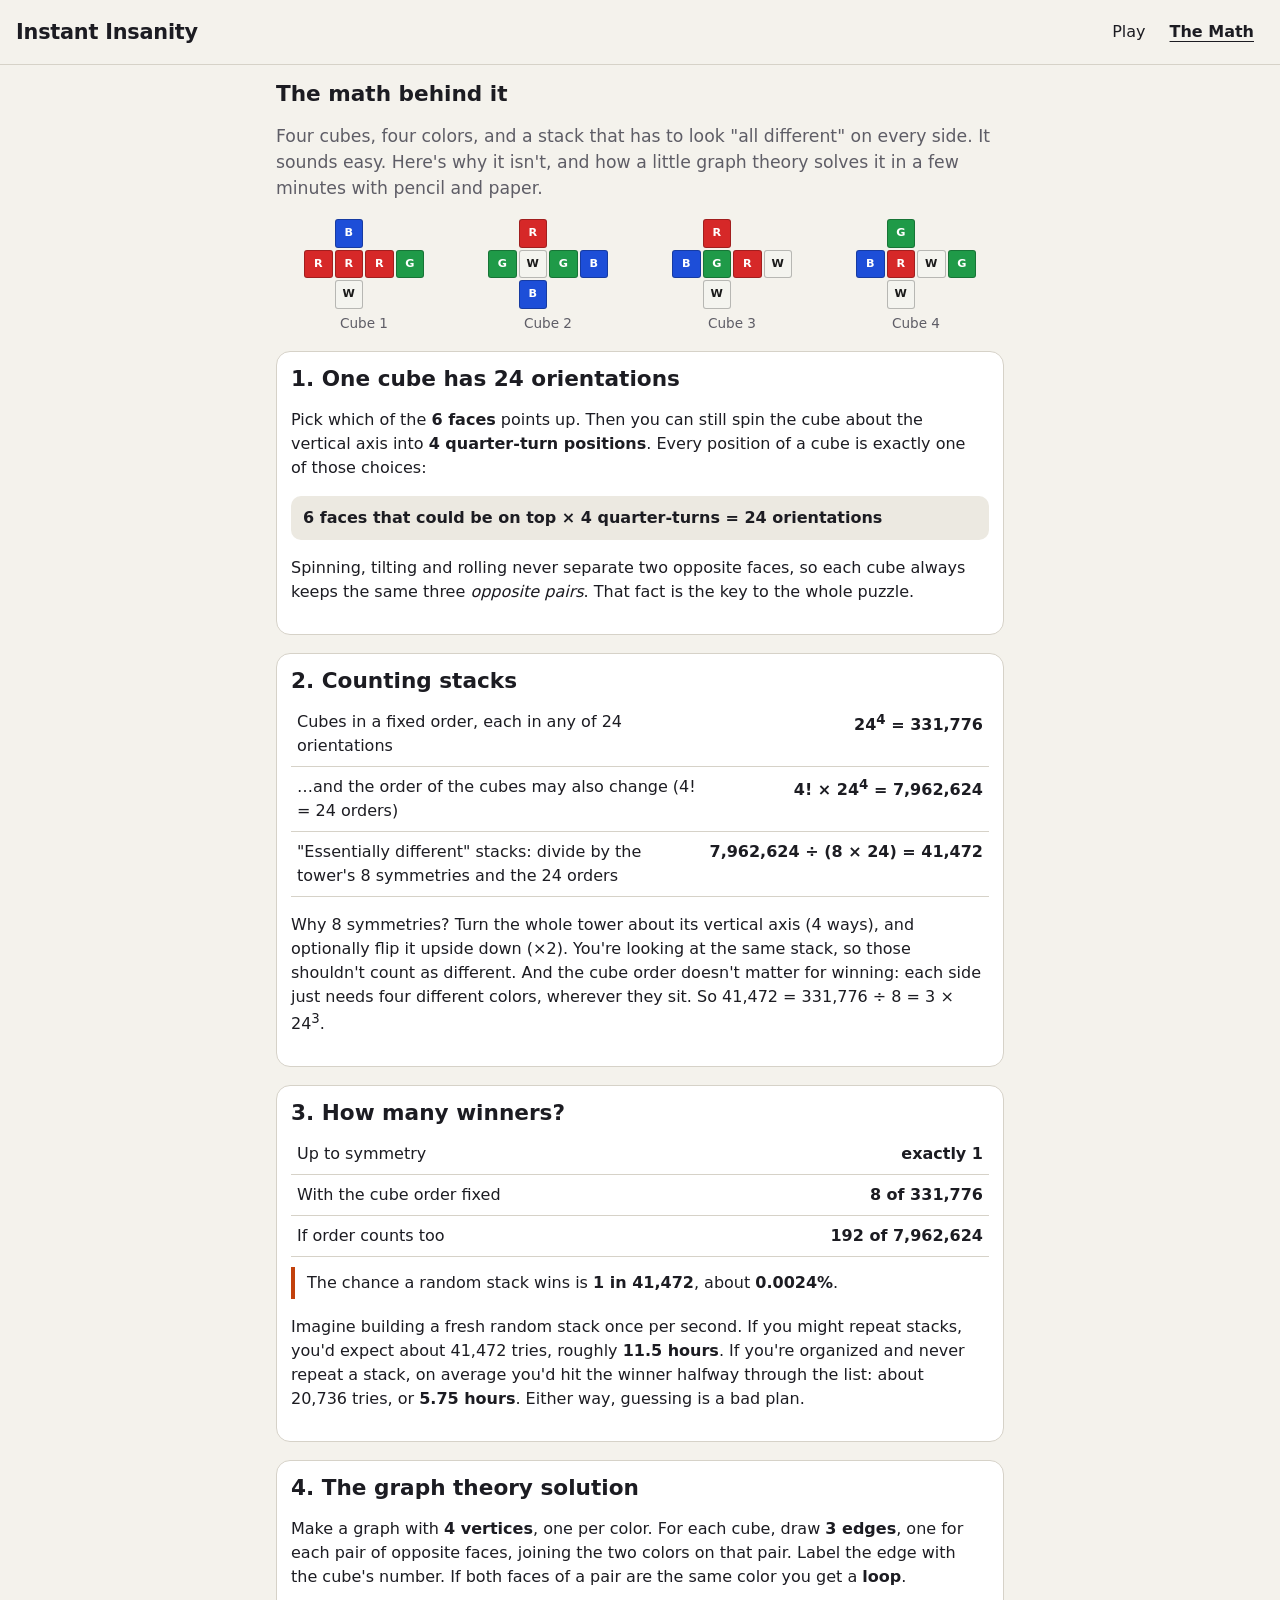
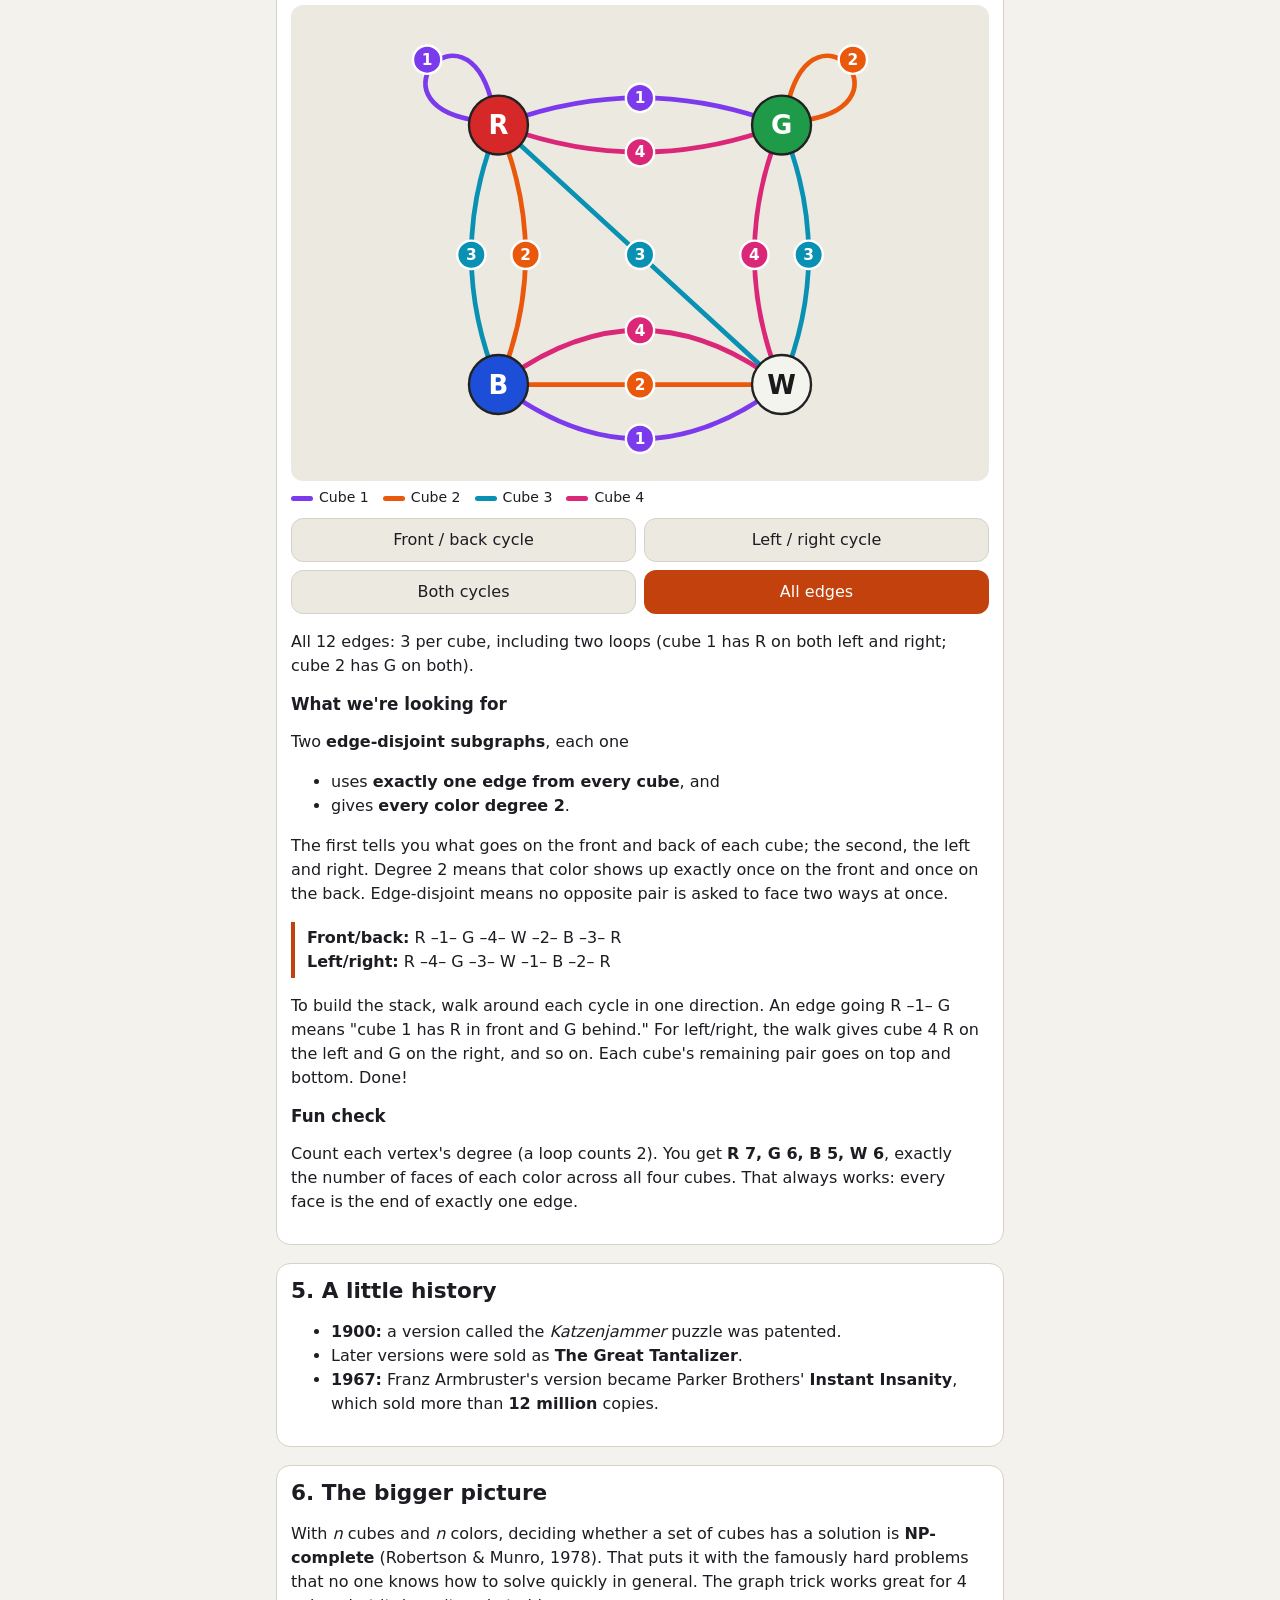
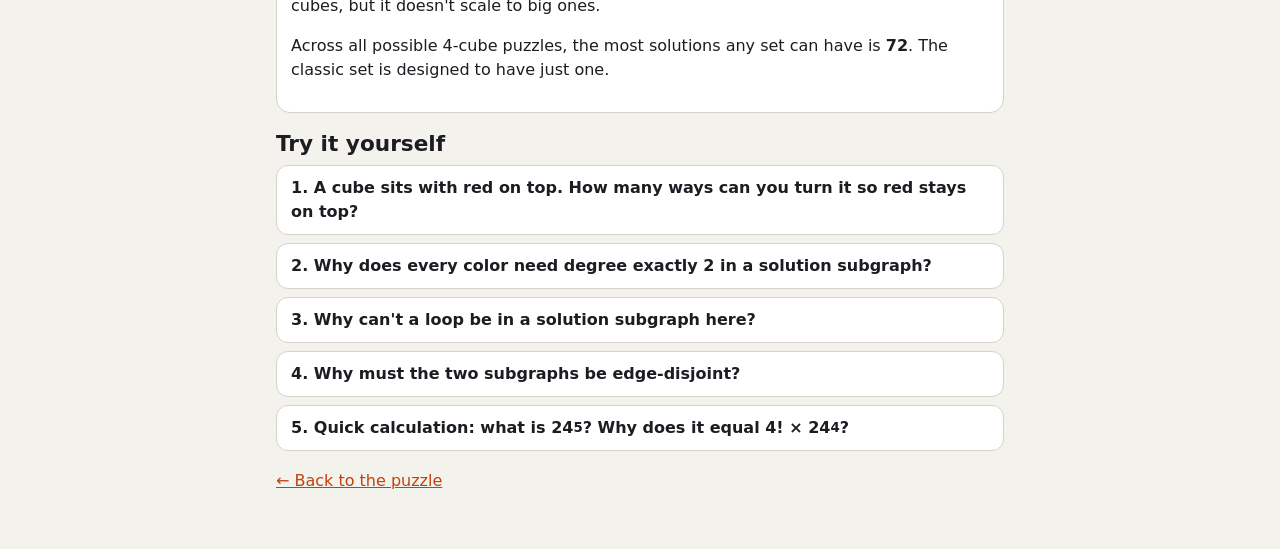
==== math.html @ b8769dfc "10/25/2026 Game Development" ====
<!doctype html>
<html lang="en">
<head>
  <meta charset="utf-8">
  <meta name="viewport" content="width=device-width, initial-scale=1, viewport-fit=cover">
  <meta name="description" content="The counting and graph theory behind the Instant Insanity puzzle, for high-school students.">
  <meta name="theme-color" content="#14151b">
  <title>The Math Behind It</title>
  <link rel="stylesheet" href="style.css">
</head>
<body>
  <header class="topbar">
    <h1>Instant Insanity</h1>
    <nav aria-label="Pages">
      <a href="index.html">Play</a>
      <a href="math.html" aria-current="page">The Math</a>
    </nav>
  </header>

  <main class="article">
    <section>
      <h2>The math behind it</h2>
      <p class="lead">Four cubes, four colors, and a stack that has to look "all different" on every side.
        It sounds easy. Here's why it isn't, and how a little graph theory solves it in a few minutes with pencil and paper.</p>
      <div class="cube-strip" id="nets" aria-label="Flat nets of the four cubes"></div>
    </section>

    <section class="card">
      <h2>1. One cube has 24 orientations</h2>
      <p>Pick which of the <strong>6 faces</strong> points up. Then you can still spin the cube about the vertical axis
        into <strong>4 quarter-turn positions</strong>. Every position of a cube is exactly one of those choices:</p>
      <span class="eq">6 faces that could be on top × 4 quarter-turns = 24 orientations</span>
      <p>Spinning, tilting and rolling never separate two opposite faces, so each cube always keeps the same three
        <em>opposite pairs</em>. That fact is the key to the whole puzzle.</p>
    </section>

    <section class="card">
      <h2>2. Counting stacks</h2>
      <div class="table-wrap">
        <table class="num-table">
          <tbody>
            <tr><td>Cubes in a fixed order, each in any of 24 orientations</td><td class="n">24<sup>4</sup> = 331,776</td></tr>
            <tr><td>…and the order of the cubes may also change (4! = 24 orders)</td><td class="n">4! × 24<sup>4</sup> = 7,962,624</td></tr>
            <tr><td>"Essentially different" stacks: divide by the tower's 8 symmetries and the 24 orders</td><td class="n">7,962,624 ÷ (8 × 24) = 41,472</td></tr>
          </tbody>
        </table>
      </div>
      <p>Why 8 symmetries? Turn the whole tower about its vertical axis (4 ways), and optionally flip it upside down (×2).
        You're looking at the same stack, so those shouldn't count as different. And the cube order doesn't matter for
        winning: each side just needs four different colors, wherever they sit. So 41,472 = 331,776 ÷ 8 = 3 × 24<sup>3</sup>.</p>
    </section>

    <section class="card">
      <h2>3. How many winners?</h2>
      <div class="table-wrap">
        <table class="num-table">
          <tbody>
            <tr><td>Up to symmetry</td><td class="n">exactly 1</td></tr>
            <tr><td>With the cube order fixed</td><td class="n">8 of 331,776</td></tr>
            <tr><td>If order counts too</td><td class="n">192 of 7,962,624</td></tr>
          </tbody>
        </table>
      </div>
      <p class="fact">The chance a random stack wins is <strong>1 in 41,472</strong>, about <strong>0.0024%</strong>.</p>
      <p>Imagine building a fresh random stack once per second. If you might repeat stacks, you'd expect about
        41,472 tries, roughly <strong>11.5 hours</strong>. If you're organized and never repeat a stack, on average you'd hit
        the winner halfway through the list: about 20,736 tries, or <strong>5.75 hours</strong>. Either way, guessing is a bad plan.</p>
    </section>

    <section class="card">
      <h2>4. The graph theory solution</h2>
      <p>Make a graph with <strong>4 vertices</strong>, one per color. For each cube, draw <strong>3 edges</strong>, one for each
        pair of opposite faces, joining the two colors on that pair. Label the edge with the cube's number.
        If both faces of a pair are the same color you get a <strong>loop</strong>.</p>
      <div class="graph-wrap" id="graph-wrap">
        <svg id="graph" viewBox="0 0 420 390" role="img" aria-labelledby="graph-desc">
          <desc id="graph-desc">Graph with vertices R, G, W, B at the corners of a square. Twelve edges, three per cube, colored by cube number.</desc>
        </svg>
      </div>
      <ul class="legend" id="legend"></ul>
      <div class="graph-buttons" role="group" aria-label="Highlight solution cycles">
        <button type="button" data-show="fb" aria-pressed="false">Front / back cycle</button>
        <button type="button" data-show="lr" aria-pressed="false">Left / right cycle</button>
        <button type="button" data-show="both" aria-pressed="false">Both cycles</button>
        <button type="button" data-show="none" aria-pressed="true">All edges</button>
      </div>
      <p id="graph-caption" aria-live="polite"></p>

      <h3>What we're looking for</h3>
      <p>Two <strong>edge-disjoint subgraphs</strong>, each one</p>
      <ul>
        <li>uses <strong>exactly one edge from every cube</strong>, and</li>
        <li>gives <strong>every color degree 2</strong>.</li>
      </ul>
      <p>The first tells you what goes on the front and back of each cube; the second, the left and right.
        Degree 2 means that color shows up exactly once on the front and once on the back. Edge-disjoint means
        no opposite pair is asked to face two ways at once.</p>
      <p class="fact"><strong>Front/back:</strong> R –1– G –4– W –2– B –3– R<br>
        <strong>Left/right:</strong> R –4– G –3– W –1– B –2– R</p>
      <p>To build the stack, walk around each cycle in one direction. An edge going R –1– G means "cube 1 has R
        in front and G behind." For left/right, the walk gives cube 4 R on the left and G on the right, and so on.
        Each cube's remaining pair goes on top and bottom. Done!</p>

      <h3>Fun check</h3>
      <p>Count each vertex's degree (a loop counts 2). You get <strong>R 7, G 6, B 5, W 6</strong>, exactly the number of faces of
        each color across all four cubes. That always works: every face is the end of exactly one edge.</p>
    </section>

    <section class="card">
      <h2>5. A little history</h2>
      <ul>
        <li><strong>1900:</strong> a version called the <em>Katzenjammer</em> puzzle was patented.</li>
        <li>Later versions were sold as <strong>The Great Tantalizer</strong>.</li>
        <li><strong>1967:</strong> Franz Armbruster's version became Parker Brothers' <strong>Instant Insanity</strong>, which sold
          more than <strong>12 million</strong> copies.</li>
      </ul>
    </section>

    <section class="card">
      <h2>6. The bigger picture</h2>
      <p>With <em>n</em> cubes and <em>n</em> colors, deciding whether a set of cubes has a solution is
        <strong>NP-complete</strong> (Robertson &amp; Munro, 1978). That puts it with the famously hard problems that no one
        knows how to solve quickly in general. The graph trick works great for 4 cubes, but it doesn't scale to big ones.</p>
      <p>Across all possible 4-cube puzzles, the most solutions any set can have is <strong>72</strong>. The classic set
        is designed to have just one.</p>
    </section>

    <section class="quiz">
      <h2>Try it yourself</h2>
      <details>
        <summary>1. A cube sits with red on top. How many ways can you turn it so red stays on top?</summary>
        <p>4: the four quarter-turns about the vertical axis. Do that for each of the 6 faces and you get 6 × 4 = 24.</p>
      </details>
      <details>
        <summary>2. Why does every color need degree exactly 2 in a solution subgraph?</summary>
        <p>The front/back subgraph has one edge per cube, so it describes 4 front faces and 4 back faces. Each color must
          appear once on the front and once on the back: 2 edge-ends per color.</p>
      </details>
      <details>
        <summary>3. Why can't a loop be in a solution subgraph here?</summary>
        <p>A loop already gives its color degree 2, so the other three cubes would have to form a triangle on the other
          three colors. Cube 1's R–R loop would need edges G–B, B–W and W–G, but no cube has a G–B pair. Cube 2's G–G
          loop would need R–B, B–W and R–W from cubes 1, 3 and 4. Cube 1 can only give B–W, and then cube 4 can only give
          B–W too. Both are dead ends.</p>
      </details>
      <details>
        <summary>4. Why must the two subgraphs be edge-disjoint?</summary>
        <p>Each edge is one opposite pair of one cube. That pair can face front/back <em>or</em> left/right, but not both at once.</p>
      </details>
      <details>
        <summary>5. Quick calculation: what is 24<sup>5</sup>? Why does it equal 4! × 24<sup>4</sup>?</summary>
        <p>24<sup>5</sup> = 7,962,624. It matches because 4! = 24, so 4! × 24<sup>4</sup> = 24 × 24<sup>4</sup>.</p>
      </details>
    </section>

    <p><a href="index.html">← Back to the puzzle</a></p>
  </main>

  <script>
  (function () {
    'use strict';
    var HEX = { R: '#d62828', G: '#1f9a48', B: '#1d4ed8', W: '#f4f4ef' };
    var CUBE_COLORS = ['#7c3aed', '#ea580c', '#0891b2', '#db2777'];
    // Faces: top, bottom, left, right, front, back
    var CUBES = [
      ['B', 'W', 'R', 'R', 'R', 'G'],
      ['R', 'B', 'G', 'G', 'W', 'B'],
      ['R', 'W', 'B', 'R', 'G', 'W'],
      ['G', 'W', 'B', 'W', 'R', 'G']
    ];

    // Flat nets
    var nets = document.getElementById('nets');
    CUBES.forEach(function (f, i) {
      var layout = [null, 0, null, null, 2, 4, 3, 5, null, 1, null, null];
      var fig = document.createElement('figure');
      fig.style.margin = '0';
      var net = document.createElement('div');
      net.className = 'net';
      layout.forEach(function (k) {
        var s = document.createElement('span');
        if (k == null) s.className = 'blank';
        else { s.className = 'c-' + f[k]; s.textContent = f[k]; }
        net.appendChild(s);
      });
      fig.appendChild(net);
      var cap = document.createElement('figcaption');
      cap.textContent = 'Cube ' + (i + 1);
      fig.appendChild(cap);
      fig.setAttribute('aria-label', 'Cube ' + (i + 1) + ': top ' + f[0] + ', bottom ' + f[1] + ', left ' + f[2] +
        ', right ' + f[3] + ', front ' + f[4] + ', back ' + f[5]);
      nets.appendChild(fig);
    });

    // Graph: one edge per opposite pair. sol = which solution cycle uses it.
    var P = { R: [90, 95], G: [330, 95], W: [330, 315], B: [90, 315] };
    var EDGES = [];
    var SOL = { '1:GR': 'fb', '4:GW': 'fb', '2:BW': 'fb', '3:BR': 'fb',
                '4:GR': 'lr', '3:GW': 'lr', '1:BW': 'lr', '2:BR': 'lr' };
    CUBES.forEach(function (f, i) {
      [[0, 1], [2, 3], [4, 5]].forEach(function (pr) {
        var a = f[pr[0]], b = f[pr[1]];
        var key = (i + 1) + ':' + [a, b].sort().join('');
        EDGES.push({ cube: i + 1, a: a, b: b, sol: SOL[key] || null });
      });
    });

    var svg = document.getElementById('graph');
    var NS = 'http://www.w3.org/2000/svg';
    function el(name, attrs, parent) {
      var e = document.createElementNS(NS, name);
      for (var k in attrs) e.setAttribute(k, attrs[k]);
      (parent || svg).appendChild(e);
      return e;
    }
    var ORDER = 'RGWB';
    var groups = {};
    EDGES.forEach(function (e) {
      if (e.a === e.b) return;
      var k = [e.a, e.b].sort(function (x, y) { return ORDER.indexOf(x) - ORDER.indexOf(y); }).join('');
      (groups[k] = groups[k] || []).push(e);
    });
    var edgeLayer = el('g', {});
    function label(x, y, e, g) {
      el('circle', { cx: x, cy: y, r: 12, fill: CUBE_COLORS[e.cube - 1], stroke: '#fff', 'stroke-width': 2 }, g);
      var t = el('text', { x: x, y: y + 4.5, 'text-anchor': 'middle', 'class': 'svg-label' }, g);
      t.textContent = e.cube;
    }
    function groupFor(e) {
      return el('g', { 'class': 'edge-group' + (e.sol ? ' ' + e.sol : '') }, edgeLayer);
    }
    Object.keys(groups).forEach(function (k) {
      var list = groups[k], A = P[k[0]], Bp = P[k[1]];
      var mx = (A[0] + Bp[0]) / 2, my = (A[1] + Bp[1]) / 2;
      var dx = Bp[0] - A[0], dy = Bp[1] - A[1], len = Math.hypot(dx, dy);
      var nx = -dy / len, ny = dx / len;
      list.forEach(function (e, i) {
        var off = (i - (list.length - 1) / 2) * 46;
        var g = groupFor(e);
        el('path', { d: 'M' + A[0] + ',' + A[1] + ' Q' + (mx + nx * off * 2) + ',' + (my + ny * off * 2) + ' ' + Bp[0] + ',' + Bp[1],
          stroke: CUBE_COLORS[e.cube - 1], 'class': 'svg-edge' }, g);
        label(mx + nx * off, my + ny * off, e, g);
      });
    });
    // Loops point away from the center of the picture.
    EDGES.filter(function (e) { return e.a === e.b; }).forEach(function (e) {
      var v = P[e.a], cx = 210, cy = 205;
      var ang = Math.atan2(v[1] - cy, v[0] - cx), spread = 0.55;
      function at(a, r) { return [v[0] + Math.cos(a) * r, v[1] + Math.sin(a) * r]; }
      var s = at(ang + spread, 24), t = at(ang - spread, 24), c1 = at(ang + spread, 110), c2 = at(ang - spread, 110);
      var g = groupFor(e);
      el('path', { d: 'M' + s + ' C' + c1 + ' ' + c2 + ' ' + t, stroke: CUBE_COLORS[e.cube - 1], 'class': 'svg-edge' }, g);
      var L = at(ang, 82);
      label(L[0], L[1], e, g);
    });
    Object.keys(P).forEach(function (c) {
      el('circle', { cx: P[c][0], cy: P[c][1], r: 25, fill: HEX[c], stroke: '#222', 'stroke-width': 2 });
      var t = el('text', { x: P[c][0], y: P[c][1] + 8, 'text-anchor': 'middle', 'class': 'svg-vertex-text',
        fill: c === 'W' ? '#1a1a1a' : '#fff' });
      t.textContent = c;
    });

    var legend = document.getElementById('legend');
    CUBE_COLORS.forEach(function (col, i) {
      var li = document.createElement('li');
      li.innerHTML = '<i style="background:' + col + '"></i>Cube ' + (i + 1);
      legend.appendChild(li);
    });

    var wrap = document.getElementById('graph-wrap');
    var caption = document.getElementById('graph-caption');
    var CAPTIONS = {
      none: 'All 12 edges: 3 per cube, including two loops (cube 1 has R on both left and right; cube 2 has G on both).',
      fb: 'Front/back: R–1–G–4–W–2–B–3–R. One edge per cube, every color has degree 2.',
      lr: 'Left/right (dashed): R–4–G–3–W–1–B–2–R. It shares no edge with the front/back cycle.',
      both: 'Both cycles together use 8 of the 12 edges, two per cube. Each cube\'s leftover edge is its top/bottom pair.'
    };
    function show(mode) {
      wrap.classList.toggle('dim', mode !== 'none');
      Array.prototype.forEach.call(edgeLayer.children, function (g) {
        var on = mode === 'both' ? (g.classList.contains('fb') || g.classList.contains('lr')) : g.classList.contains(mode);
        g.classList.toggle('on', on);
      });
      document.querySelectorAll('[data-show]').forEach(function (b) {
        b.setAttribute('aria-pressed', String(b.dataset.show === mode));
      });
      caption.textContent = CAPTIONS[mode];
    }
    document.querySelectorAll('[data-show]').forEach(function (b) {
      b.addEventListener('click', function () { show(b.dataset.show); });
    });
    show('none');
  })();
  </script>
</body>
</html>
---- style.css ----
:root {
  --bg: #f4f2ec;
  --surface: #ffffff;
  --surface-2: #ece9e1;
  --text: #1c1c22;
  --muted: #5e5d66;
  --line: #d6d2c8;
  --accent: #c2410c;
  --accent-text: #ffffff;
  --focus: #2563eb;
  --ok: #15803d;
  --bad: #dc2626;
  --sel: #f5b400;
  --c-R: #d62828;
  --c-G: #1f9a48;
  --c-B: #1d4ed8;
  --c-W: #f4f4ef;
  --scene-bg: radial-gradient(ellipse at 50% 35%, #ffffff 0%, #e6e2d8 75%);
  --radius: 14px;
  color-scheme: light;
}
@media (prefers-color-scheme: dark) {
  :root:not([data-theme="light"]) {
    --bg: #111217;
    --surface: #1b1c23;
    --surface-2: #262833;
    --text: #ecebf2;
    --muted: #a3a2ad;
    --line: #34363f;
    --accent: #f97316;
    --accent-text: #1a0d02;
    --focus: #60a5fa;
    --ok: #4ade80;
    --bad: #f87171;
    --scene-bg: radial-gradient(ellipse at 50% 35%, #2a2c38 0%, #121318 75%);
    color-scheme: dark;
  }
}
:root[data-theme="dark"] {
  --bg: #111217;
  --surface: #1b1c23;
  --surface-2: #262833;
  --text: #ecebf2;
  --muted: #a3a2ad;
  --line: #34363f;
  --accent: #f97316;
  --accent-text: #1a0d02;
  --focus: #60a5fa;
  --ok: #4ade80;
  --bad: #f87171;
  --scene-bg: radial-gradient(ellipse at 50% 35%, #2a2c38 0%, #121318 75%);
  color-scheme: dark;
}

*, *::before, *::after { box-sizing: border-box; }
html { -webkit-text-size-adjust: 100%; }
body {
  margin: 0;
  background: var(--bg);
  color: var(--text);
  font: 16px/1.5 system-ui, -apple-system, "Segoe UI", Roboto, sans-serif;
  overflow-x: hidden;
  padding: env(safe-area-inset-top) env(safe-area-inset-right) env(safe-area-inset-bottom) env(safe-area-inset-left);
}
h1, h2, h3 { line-height: 1.2; margin: 0; }
a { color: var(--accent); }
:focus-visible { outline: 3px solid var(--focus); outline-offset: 2px; }
.sr-only {
  position: absolute; width: 1px; height: 1px; padding: 0; margin: -1px;
  overflow: hidden; clip: rect(0 0 0 0); white-space: nowrap; border: 0;
}
.skip { position: absolute; left: -999px; top: 8px; z-index: 10; background: var(--surface); padding: 8px 12px; }
.skip:focus { left: 16px; }

/* ---------- buttons ---------- */
button {
  font: inherit;
  min-height: 44px;
  min-width: 44px;
  border-radius: 12px;
  border: 1px solid var(--line);
  background: var(--surface-2);
  color: var(--text);
  padding: 8px 12px;
  cursor: pointer;
  touch-action: manipulation;
  -webkit-tap-highlight-color: transparent;
}
button:active:not(:disabled) { transform: scale(0.97); }
button:disabled { opacity: 0.4; cursor: not-allowed; }
button.primary { background: var(--accent); color: var(--accent-text); border-color: transparent; font-weight: 650; }
button.ghost { background: transparent; }
button.link { background: none; border: none; color: var(--accent); text-decoration: underline; padding: 0 4px; }

/* ---------- top bar ---------- */
.topbar {
  display: flex; flex-wrap: wrap; align-items: center; justify-content: space-between; gap: 8px;
  padding: 10px 16px;
  border-bottom: 1px solid var(--line);
}
.topbar h1 { font-size: 1.3rem; letter-spacing: -0.01em; }
.topbar nav { display: flex; align-items: center; gap: 4px; flex-wrap: wrap; }
.topbar nav a {
  display: inline-flex; align-items: center; min-height: 44px; padding: 0 10px;
  color: var(--text); text-decoration: none; border-radius: 10px;
}
.topbar nav a[aria-current="page"] { font-weight: 700; text-decoration: underline; text-underline-offset: 4px; }

/* ---------- layout ---------- */
.game {
  display: grid; gap: 12px; padding: 12px 16px 16px;
  max-width: 1200px; margin: 0 auto;
  grid-template-columns: minmax(0, 1fr);
}
.card { background: var(--surface); border: 1px solid var(--line); border-radius: var(--radius); padding: 14px; }
.card h2 { font-size: 1.05rem; }
.sub { color: var(--muted); font-size: 0.88rem; margin: 4px 0 10px; }

.stats {
  display: grid; grid-template-columns: repeat(5, minmax(0, 1fr)); gap: 6px;
  text-align: center;
}
.stats > div { background: var(--surface); border: 1px solid var(--line); border-radius: 10px; padding: 6px 2px; min-width: 0; }
.stats .k { display: block; font-size: 0.7rem; text-transform: uppercase; letter-spacing: 0.06em; color: var(--muted); }
.stats .v { display: block; font-size: 1.2rem; font-weight: 700; font-variant-numeric: tabular-nums; }
.stats .best { grid-column: 1 / -1; display: flex; justify-content: center; align-items: baseline; gap: 8px; }
.stats .best .v { font-size: 0.95rem; }

.viewer { position: relative; }
#scene {
  position: relative;
  height: min(58vh, 520px); min-height: 320px;
  border-radius: var(--radius);
  background: var(--scene-bg);
  border: 1px solid var(--line);
  overflow: hidden;
}
#scene canvas { display: block; width: 100%; height: 100%; touch-action: none; cursor: grab; }
#scene .fallback { display: none; padding: 24px; color: var(--muted); }
#scene.no3d { height: auto; min-height: 0; }
#scene.no3d .fallback { display: block; }
.tip { text-align: center; color: var(--muted); font-size: 0.8rem; margin: 6px 0 0; }
.solved {
  position: absolute; left: 12px; right: 12px; bottom: 44px; margin: 0;
  background: var(--ok); color: #fff; font-weight: 700; text-align: center;
  padding: 8px 12px; border-radius: 10px;
}

/* ---------- four sides ---------- */
.sides-table { width: 100%; border-collapse: separate; border-spacing: 6px; table-layout: fixed; }
.sides-table th { font-size: 0.85rem; font-weight: 650; }
.sides-table thead th:first-child, .sides-table tbody th { width: 2.2rem; color: var(--muted); }
.sides-table thead th.ok { color: var(--ok); }
.sides-table thead th.bad { color: var(--bad); }
.sides-table .mark { margin-left: 4px; }
.sides-table tr.is-selected th { color: var(--text); }
.sides-table tr.is-selected th::before { content: "▸"; color: var(--sel); }
.sides-table td { padding: 0; text-align: center; }
.sq {
  display: flex; align-items: center; justify-content: center;
  aspect-ratio: 1; max-height: 64px; margin: 0 auto; width: 100%; max-width: 64px;
  border-radius: 9px; border: 2px solid rgba(0, 0, 0, 0.25);
  font-weight: 800; font-size: 1.1rem; color: transparent;
}
.letters .sq { color: #fff; }
.letters .sq.c-W { color: #1a1a1a; }
.c-R { background: var(--c-R); }
.c-G { background: var(--c-G); }
.c-B { background: var(--c-B); }
.c-W { background: var(--c-W); }
.sq.dup { border-color: var(--bad); box-shadow: 0 0 0 3px var(--bad); position: relative; }
.sq.dup::after {
  content: "!"; position: absolute; top: -8px; right: -8px;
  width: 18px; height: 18px; border-radius: 50%;
  background: var(--bad); color: #fff; font-size: 12px; line-height: 18px;
}

/* ---------- controls ---------- */
.chips { display: grid; grid-template-columns: repeat(4, minmax(0, 1fr)); gap: 6px; }
.chip[aria-pressed="true"] { background: var(--sel); color: #1a1400; border-color: var(--sel); font-weight: 700; }
.selected { text-align: center; color: var(--muted); font-size: 0.88rem; margin: 8px 0; }
.moves { display: grid; grid-template-columns: repeat(2, minmax(0, 1fr)); gap: 8px; }
.moves button {
  min-height: 60px; display: flex; align-items: center; justify-content: center; gap: 8px;
  font-weight: 600; font-size: 0.95rem; line-height: 1.15;
}
.moves .ico { font-size: 1.5rem; line-height: 1; }
.moves button.pulse { animation: pulse 0.9s ease-out 3; }
@keyframes pulse {
  0% { box-shadow: 0 0 0 0 var(--sel); }
  100% { box-shadow: 0 0 0 12px transparent; }
}
.swaps { display: grid; grid-template-columns: 1fr 1fr; gap: 8px; margin-top: 8px; }
.actions { display: grid; grid-template-columns: repeat(2, minmax(0, 1fr)); gap: 8px; margin-top: 12px; }
.hint { min-height: 1.5em; margin: 8px 0 0; font-weight: 600; text-align: center; }
.hint:empty { min-height: 0; margin: 0; }
.toggle { display: flex; align-items: center; gap: 10px; margin-top: 10px; min-height: 44px; cursor: pointer; }
.toggle input { width: 24px; height: 24px; accent-color: var(--accent); }

.foot { max-width: 1200px; margin: 0 auto; padding: 0 16px 24px; color: var(--muted); font-size: 0.85rem; text-align: center; }

/* ---------- dialogs ---------- */
dialog {
  border: 1px solid var(--line); border-radius: 18px; padding: 20px;
  background: var(--surface); color: var(--text);
  width: min(92vw, 560px); max-height: 92vh; overflow: auto; text-align: center;
}
dialog::backdrop { background: rgba(0, 0, 0, 0.55); }
dialog h2 { font-size: 1.4rem; margin-bottom: 8px; }
dialog .row { display: flex; gap: 8px; justify-content: center; flex-wrap: wrap; margin-top: 14px; }
dialog .big { font-size: 1.3rem; margin: 6px 0; }
.record { color: var(--ok); font-weight: 700; min-height: 1.5em; }
#win-dialog { position: fixed; overflow: hidden; }
#confetti { position: absolute; inset: 0; pointer-events: none; overflow: hidden; }
#confetti span {
  position: absolute; top: -12px; width: 9px; height: 14px; border-radius: 2px;
  animation-name: fall; animation-timing-function: linear; animation-fill-mode: forwards;
}
@keyframes fall { to { transform: translateY(110vh) rotate(720deg); } }
.qr { display: flex; justify-content: center; padding: 14px; background: #fff; border-radius: 12px; }
.qr img, .qr canvas { max-width: 100%; height: auto; }
.url { word-break: break-all; font-size: 0.85rem; color: var(--muted); }
.tests { text-align: left; padding-left: 18px; }
.tests .pass { color: var(--ok); }
.tests .fail { color: var(--bad); font-weight: 700; }

@media (prefers-reduced-motion: reduce) {
  #confetti { display: none; }
  .moves button.pulse { animation: none; outline: 3px solid var(--sel); }
}

/* ---------- wider screens ---------- */
@media (min-width: 900px) {
  .game {
    grid-template-columns: minmax(0, 1.25fr) minmax(0, 1fr);
    grid-template-areas: "stats stats" "viewer sides" "viewer controls";
    align-items: start;
  }
  .stats { grid-area: stats; grid-template-columns: repeat(5, minmax(0, 1fr)) minmax(0, 2fr); }
  .stats .best { grid-column: auto; flex-direction: column; align-items: center; gap: 0; }
  .viewer { grid-area: viewer; position: sticky; top: 12px; }
  #scene { height: min(78vh, 720px); }
  .sides { grid-area: sides; }
  .controls { grid-area: controls; }
  .moves { grid-template-columns: repeat(3, minmax(0, 1fr)); }
  .actions { grid-template-columns: repeat(4, minmax(0, 1fr)); }
}

/* ================= math page ================= */
.article { max-width: 760px; margin: 0 auto; padding: 16px 16px 40px; }
.article section { margin: 0 0 18px; }
.article h2 { font-size: 1.35rem; margin-bottom: 8px; }
.article h3 { font-size: 1.05rem; margin: 14px 0 6px; }
.article p, .article li { max-width: 68ch; }
.lead { font-size: 1.08rem; color: var(--muted); }
.eq {
  display: block; overflow-x: auto; background: var(--surface-2); border-radius: 10px;
  padding: 10px 12px; margin: 8px 0; font-variant-numeric: tabular-nums; font-weight: 600;
}
.fact { border-left: 4px solid var(--accent); padding: 4px 0 4px 12px; margin: 10px 0; }
.num-table { width: 100%; border-collapse: collapse; font-variant-numeric: tabular-nums; }
.num-table th, .num-table td { border-bottom: 1px solid var(--line); padding: 8px 6px; text-align: left; vertical-align: top; }
.num-table td.n { text-align: right; white-space: nowrap; font-weight: 650; }
.table-wrap { overflow-x: auto; }
@media (max-width: 560px) {
  .num-table tr { display: block; border-bottom: 1px solid var(--line); padding: 6px 0; }
  .num-table td { display: block; border: none; padding: 2px 0; }
  .num-table td.n { text-align: left; white-space: normal; }
}
.graph-wrap { background: var(--surface-2); border-radius: 12px; padding: 8px; }
.graph-wrap svg { display: block; width: 100%; height: auto; max-height: 460px; }
.graph-buttons { display: grid; grid-template-columns: repeat(2, minmax(0, 1fr)); gap: 8px; margin: 10px 0; }
.graph-buttons button[aria-pressed="true"] { background: var(--accent); color: var(--accent-text); border-color: transparent; }
.legend { display: flex; flex-wrap: wrap; gap: 6px 14px; font-size: 0.88rem; margin: 6px 0; padding: 0; list-style: none; }
.legend i { display: inline-block; width: 22px; height: 5px; border-radius: 3px; vertical-align: middle; margin-right: 6px; }
.svg-vertex-text { font: 700 22px system-ui, sans-serif; }
.svg-edge { fill: none; stroke-width: 4; stroke-linecap: round; transition: opacity 0.25s, stroke-width 0.25s; }
.svg-label { font: 700 13px system-ui, sans-serif; fill: #fff; }
.graph-wrap.dim .edge-group { opacity: 0.12; }
.graph-wrap.dim .edge-group.on { opacity: 1; }
.graph-wrap.dim .edge-group.on .svg-edge { stroke-width: 7; }
.edge-group.on.fb .svg-edge { stroke-dasharray: none; }
.edge-group.on.lr .svg-edge { stroke-dasharray: 10 6; }
.quiz details {
  background: var(--surface); border: 1px solid var(--line); border-radius: 12px;
  padding: 0 14px; margin: 8px 0;
}
.quiz summary { cursor: pointer; font-weight: 650; min-height: 44px; display: flex; align-items: center; padding: 10px 0; }
.quiz details p { margin-top: 0; }
.cube-strip { display: grid; grid-template-columns: repeat(4, minmax(0, 1fr)); gap: 8px; }
.net { display: grid; grid-template-columns: repeat(4, 1fr); gap: 2px; max-width: 120px; margin: 0 auto 4px; }
.net span {
  aspect-ratio: 1; border-radius: 3px; display: flex; align-items: center; justify-content: center;
  font-size: 0.7rem; font-weight: 800; color: #fff; border: 1px solid rgba(0,0,0,0.25);
}
.net span.c-W { color: #1a1a1a; }
.net span.blank { background: transparent; border: none; }
.cube-strip figcaption { text-align: center; font-size: 0.85rem; color: var(--muted); }
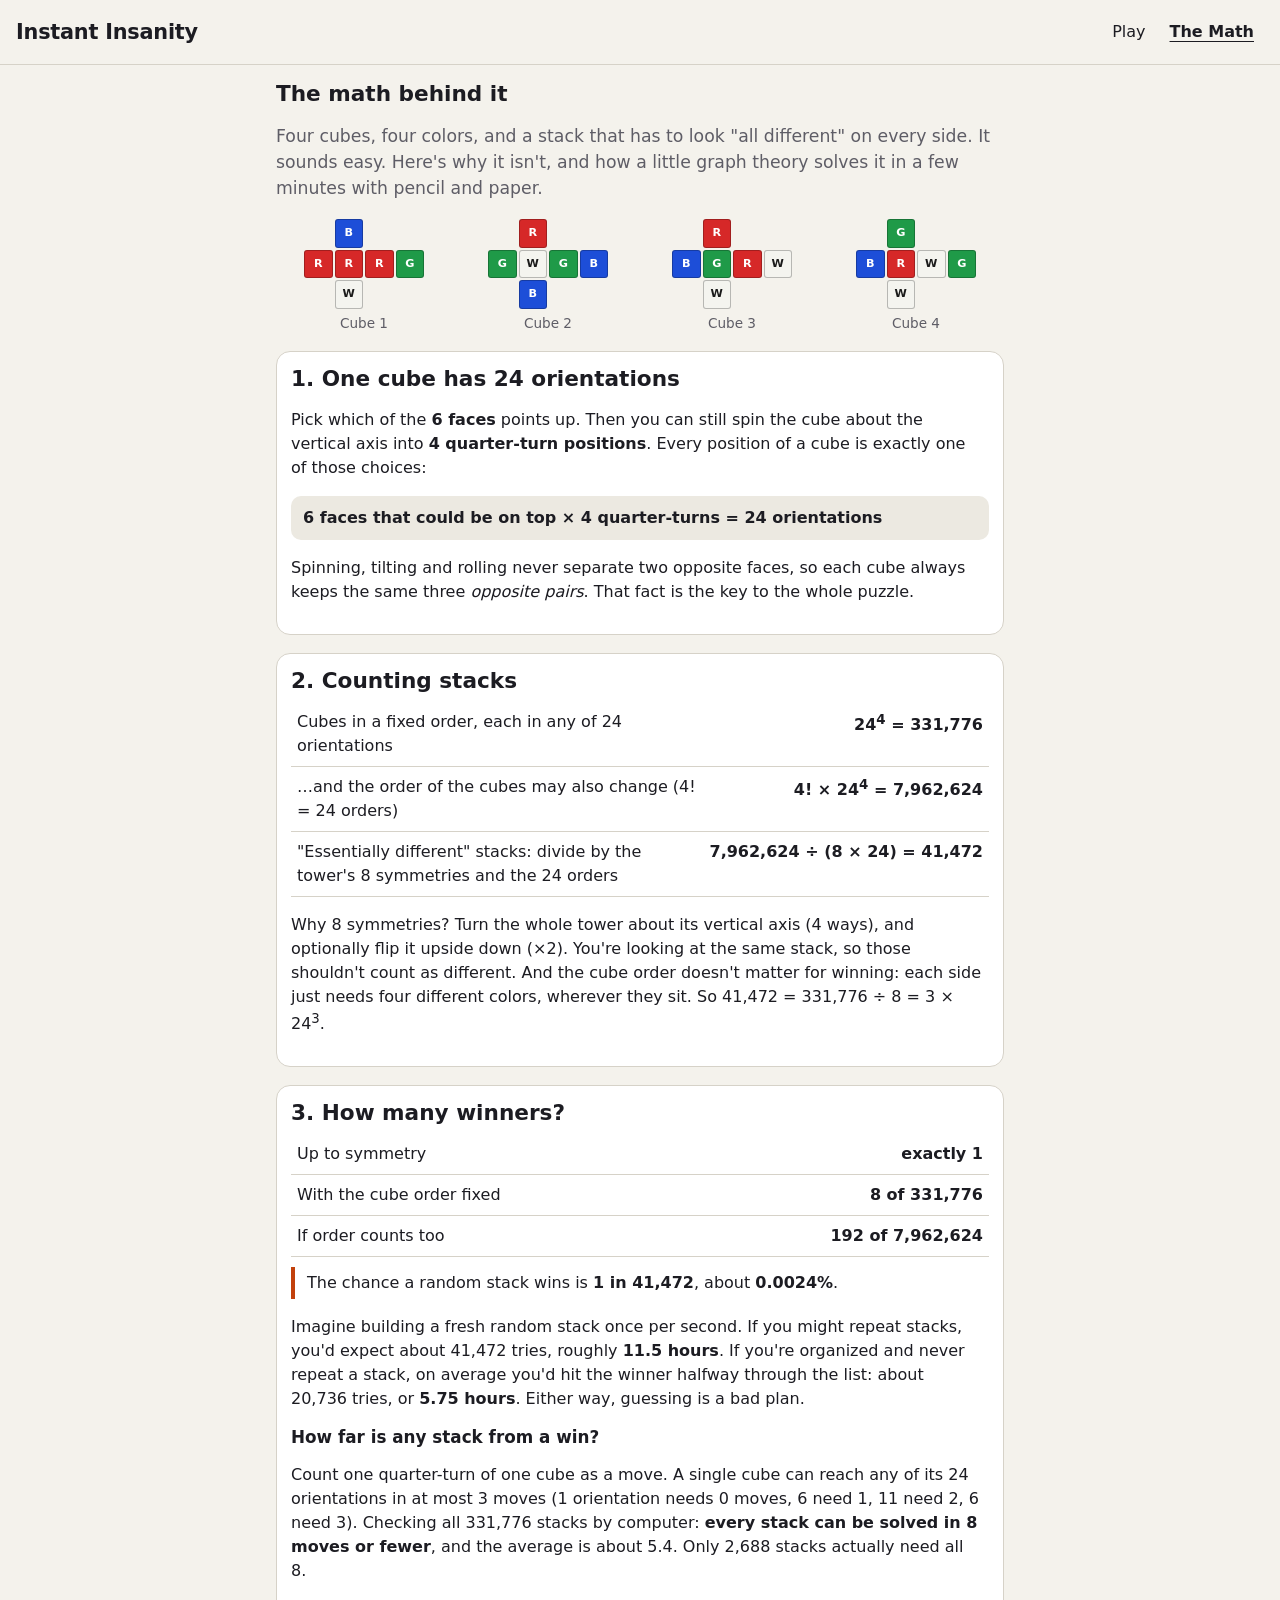
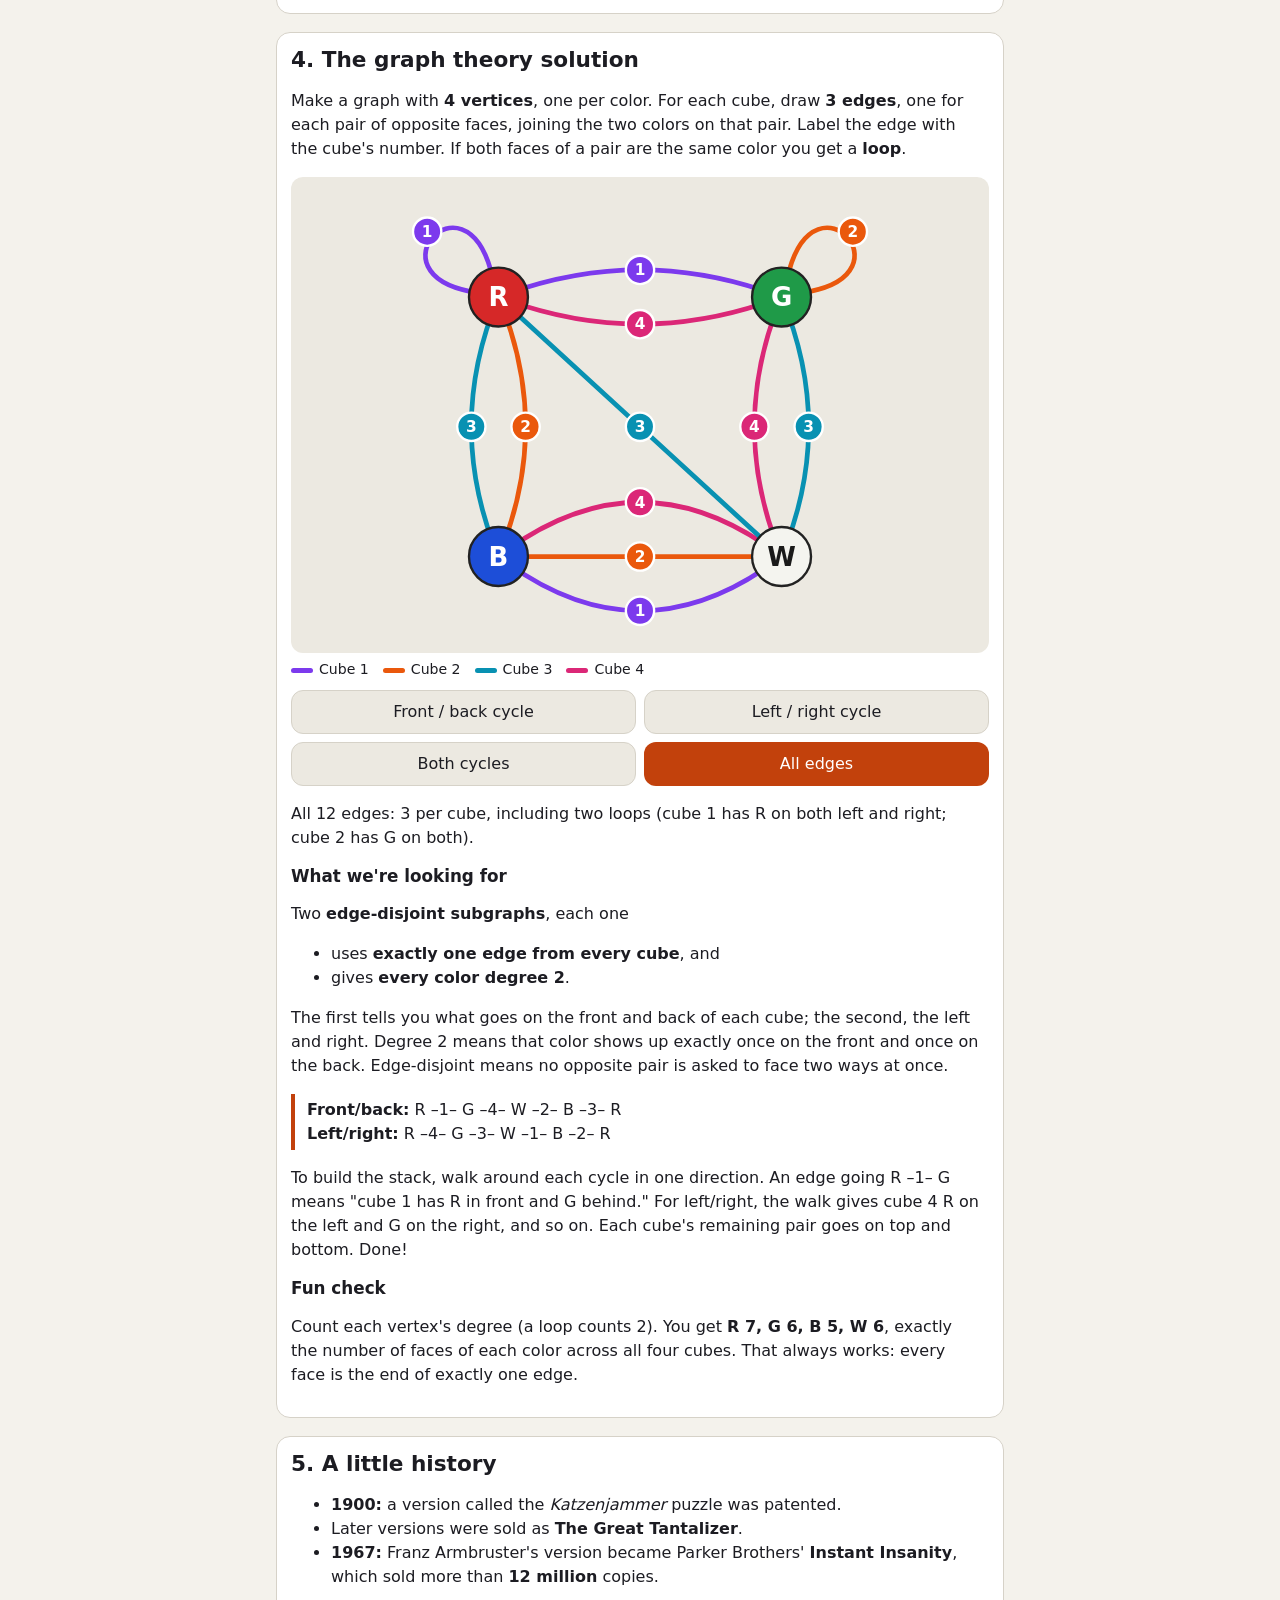
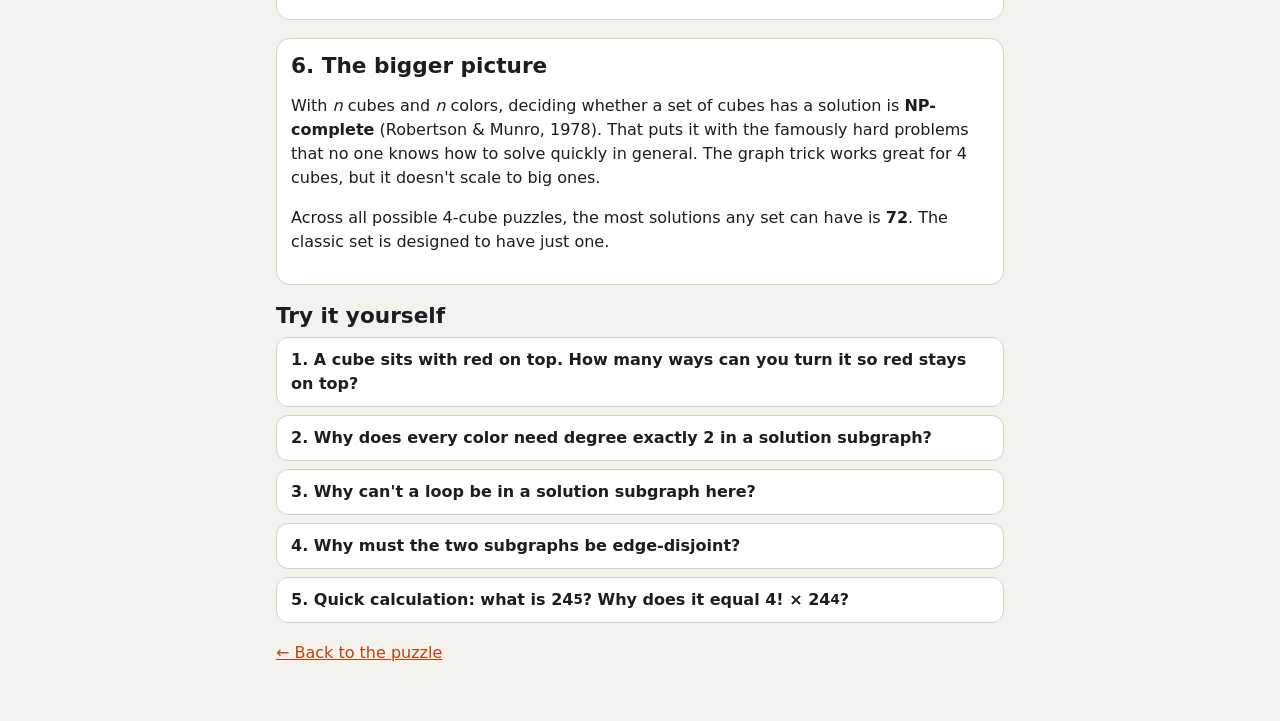
==== commit aeade3af: "Add game with mobile animations and shortest-solution button - Cube turns now animate on phones with" ====
--- a/math.html
+++ b/math.html
@@ -65,6 +65,11 @@
       <p>Imagine building a fresh random stack once per second. If you might repeat stacks, you'd expect about
         41,472 tries, roughly <strong>11.5 hours</strong>. If you're organized and never repeat a stack, on average you'd hit
         the winner halfway through the list: about 20,736 tries, or <strong>5.75 hours</strong>. Either way, guessing is a bad plan.</p>
+      <h3>How far is any stack from a win?</h3>
+      <p>Count one quarter-turn of one cube as a move. A single cube can reach any of its 24 orientations in at most
+        3 moves (1 orientation needs 0 moves, 6 need 1, 11 need 2, 6 need 3). Checking all 331,776 stacks by computer:
+        <strong>every stack can be solved in 8 moves or fewer</strong>, and the average is about 5.4. Only 2,688 stacks
+        actually need all 8.</p>
     </section>
 
     <section class="card">
--- a/style.css
+++ b/style.css
@@ -192,6 +192,14 @@
 }
 .swaps { display: grid; grid-template-columns: 1fr 1fr; gap: 8px; margin-top: 8px; }
 .actions { display: grid; grid-template-columns: repeat(2, minmax(0, 1fr)); gap: 8px; margin-top: 12px; }
+.solve { width: 100%; margin-top: 8px; }
+.solution { margin-top: 12px; padding: 12px; border-radius: 12px; background: var(--surface-2); }
+.solution h3 { font-size: 1rem; }
+.steps { margin: 4px 0 10px; padding-left: 28px; }
+.steps li { padding: 4px 6px; border-radius: 6px; }
+.steps li.current { background: var(--sel); color: #1a1400; font-weight: 700; }
+.steps li.done { color: var(--muted); text-decoration: line-through; }
+.solution-actions { display: grid; grid-template-columns: 1fr 1fr; gap: 8px; }
 .hint { min-height: 1.5em; margin: 8px 0 0; font-weight: 600; text-align: center; }
 .hint:empty { min-height: 0; margin: 0; }
 .toggle { display: flex; align-items: center; gap: 10px; margin-top: 10px; min-height: 44px; cursor: pointer; }
